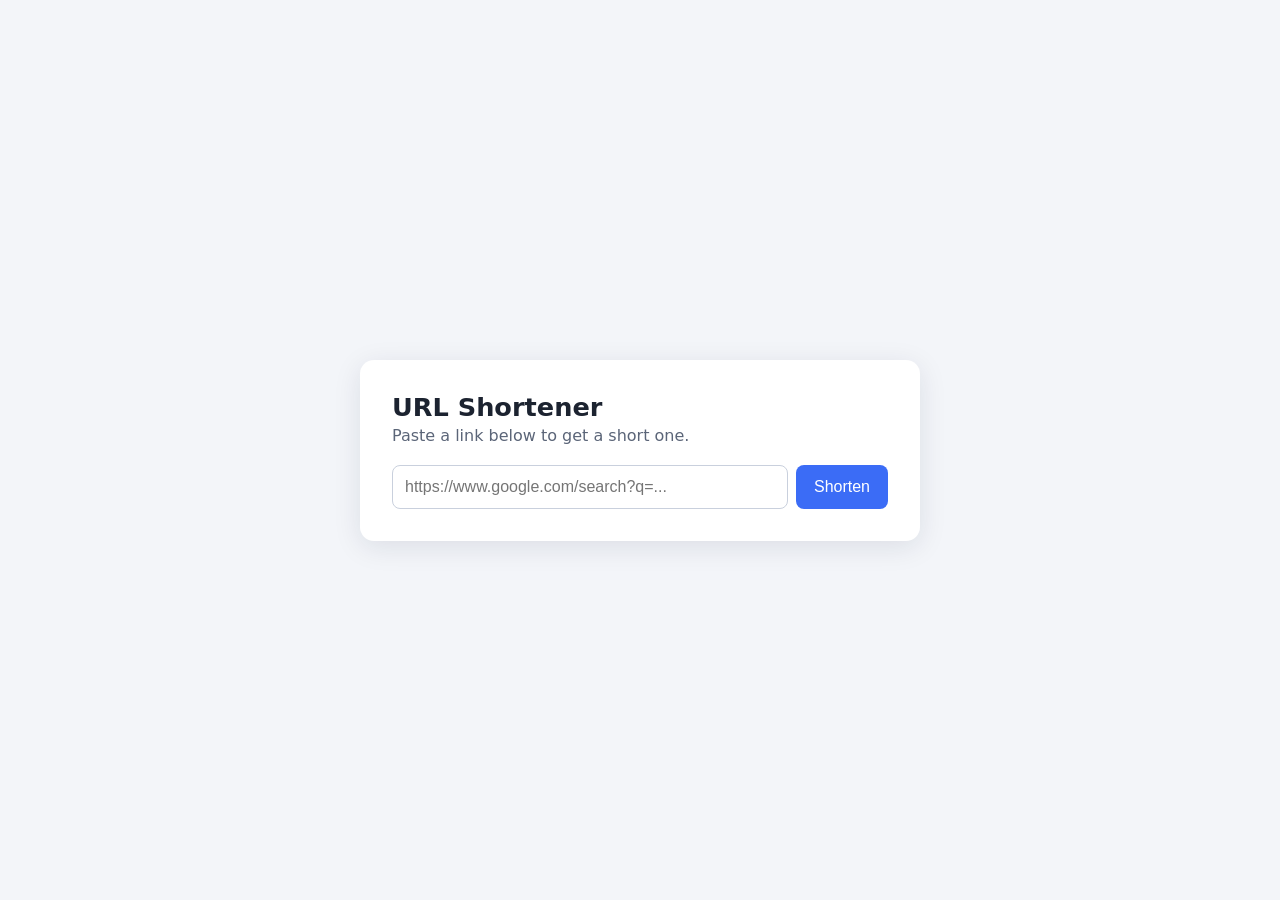
==== static/index.html @ 8ae3f4a4 "Add URL shortener core (FastAPI, PostgreSQL, frontend, deploy configs) Co-Authored-By: Claude Sonnet" ====
<!doctype html>
<html lang="en">
<head>
  <meta charset="utf-8">
  <meta name="viewport" content="width=device-width, initial-scale=1">
  <title>URL Shortener</title>
  <link rel="stylesheet" href="/static/style.css">
</head>
<body>
  <main class="card">
    <h1>URL Shortener</h1>
    <p class="sub">Paste a link below to get a short one.</p>

    <form id="form" novalidate>
      <input id="url" type="url" placeholder="https://www.google.com/search?q=..." autocomplete="off" required>
      <button id="submit" type="submit">Shorten</button>
    </form>

    <p id="error" class="error" role="alert" hidden></p>

    <div id="result" class="result" hidden>
      <input id="short" type="text" readonly aria-label="Short link">
      <button id="copy" type="button">Copy</button>
    </div>
  </main>
  <script src="/static/app.js"></script>
</body>
</html>
---- static/style.css ----
* { box-sizing: border-box; }
body {
  margin: 0; min-height: 100vh; display: grid; place-items: center;
  font-family: system-ui, -apple-system, Segoe UI, Roboto, sans-serif;
  background: #f3f5f9; color: #1c2330;
}
.card {
  width: min(560px, 92vw); background: #fff; padding: 32px;
  border-radius: 14px; box-shadow: 0 6px 28px rgba(20, 30, 60, .1);
}
h1 { margin: 0 0 4px; font-size: 1.6rem; }
.sub { margin: 0 0 20px; color: #5b6578; }
form, .result { display: flex; gap: 8px; }
input {
  flex: 1; min-width: 0; padding: 12px; font-size: 1rem;
  border: 1px solid #c9d0dd; border-radius: 8px;
}
input:focus { outline: 2px solid #3b6cf6; border-color: transparent; }
button {
  padding: 12px 18px; font-size: 1rem; border: 0; border-radius: 8px;
  background: #3b6cf6; color: #fff; cursor: pointer;
}
button:disabled { opacity: .6; cursor: default; }
.result { margin-top: 20px; }
.error { color: #c62828; margin: 12px 0 0; }
[hidden] { display: none !important; }
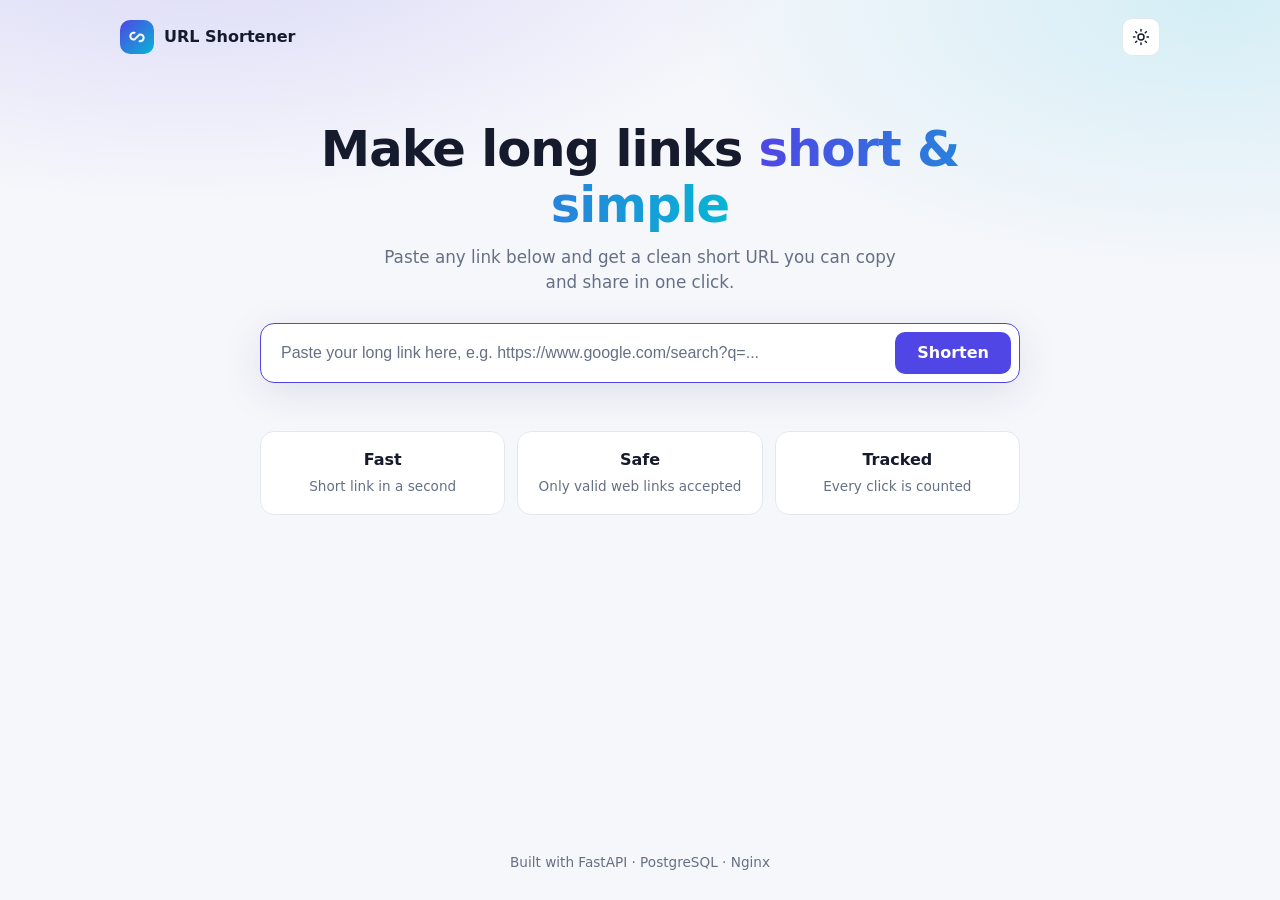
==== commit d3124469: "Redesign frontend, readable short codes, HEAD/favicon fixes, add user guide - New responsive UI: dar" ====
--- a/static/index.html
+++ b/static/index.html
@@ -3,26 +3,70 @@
 <head>
   <meta charset="utf-8">
   <meta name="viewport" content="width=device-width, initial-scale=1">
+  <meta name="description" content="Paste a long link and get a short, shareable one in a second.">
   <title>URL Shortener</title>
-  <link rel="stylesheet" href="/static/style.css">
+  <link rel="icon" href="data:image/svg+xml,%3Csvg xmlns='http://www.w3.org/2000/svg' viewBox='0 0 32 32'%3E%3Crect width='32' height='32' rx='8' fill='%234f46e5'/%3E%3Cpath d='M12 20l8-8M13 11h-1a4 4 0 000 8h1m6-8h1a4 4 0 010 8h-1' stroke='white' stroke-width='2.4' stroke-linecap='round' fill='none'/%3E%3C/svg%3E">
+  <link rel="stylesheet" href="/static/style.css?v=2">
 </head>
 <body>
-  <main class="card">
-    <h1>URL Shortener</h1>
-    <p class="sub">Paste a link below to get a short one.</p>
+  <header class="nav">
+    <a class="brand" href="/">
+      <span class="logo" aria-hidden="true">
+        <svg viewBox="0 0 24 24" width="20" height="20" fill="none" stroke="currentColor" stroke-width="2.4" stroke-linecap="round" stroke-linejoin="round"><path d="M10 14l4-4"/><path d="M9 7H8a4 4 0 000 8h1"/><path d="M15 7h1a4 4 0 010 8h-1" transform="translate(0 2)"/></svg>
+      </span>
+      <span>URL Shortener</span>
+    </a>
+    <button id="theme" class="icon-btn" type="button" aria-label="Toggle dark mode" title="Toggle dark mode">
+      <svg class="sun" viewBox="0 0 24 24" width="18" height="18" fill="none" stroke="currentColor" stroke-width="2" stroke-linecap="round"><circle cx="12" cy="12" r="4"/><path d="M12 2v2M12 20v2M4.9 4.9l1.4 1.4M17.7 17.7l1.4 1.4M2 12h2M20 12h2M4.9 19.1l1.4-1.4M17.7 6.3l1.4-1.4"/></svg>
+      <svg class="moon" viewBox="0 0 24 24" width="18" height="18" fill="none" stroke="currentColor" stroke-width="2" stroke-linecap="round" stroke-linejoin="round"><path d="M21 12.8A9 9 0 1111.2 3a7 7 0 009.8 9.8z"/></svg>
+    </button>
+  </header>
 
-    <form id="form" novalidate>
-      <input id="url" type="url" placeholder="https://www.google.com/search?q=..." autocomplete="off" required>
-      <button id="submit" type="submit">Shorten</button>
-    </form>
+  <main>
+    <section class="hero">
+      <h1>Make long links <span class="grad">short &amp; simple</span></h1>
+      <p class="lead">Paste any link below and get a clean short URL you can copy and share in one click.</p>
 
-    <p id="error" class="error" role="alert" hidden></p>
+      <form id="form" class="shorten" novalidate>
+        <label for="url" class="sr">Long URL</label>
+        <input id="url" type="url" inputmode="url" placeholder="Paste your long link here, e.g. https://www.google.com/search?q=..." autocomplete="off" autofocus required>
+        <button id="submit" type="submit">
+          <span class="btn-label">Shorten</span>
+          <span class="spinner" aria-hidden="true"></span>
+        </button>
+      </form>
 
-    <div id="result" class="result" hidden>
-      <input id="short" type="text" readonly aria-label="Short link">
-      <button id="copy" type="button">Copy</button>
-    </div>
+      <p id="error" class="error" role="alert" hidden></p>
+
+      <div id="result" class="result" hidden>
+        <div class="result-head">
+          <span class="badge">&#10003; Your short link is ready</span>
+        </div>
+        <div class="result-row">
+          <a id="short" class="short-link" href="#" target="_blank" rel="noopener"></a>
+          <button id="copy" class="copy" type="button">Copy</button>
+        </div>
+        <p class="original" id="original"></p>
+      </div>
+    </section>
+
+    <section class="features" aria-label="Features">
+      <div class="feature"><b>Fast</b><span>Short link in a second</span></div>
+      <div class="feature"><b>Safe</b><span>Only valid web links accepted</span></div>
+      <div class="feature"><b>Tracked</b><span>Every click is counted</span></div>
+    </section>
+
+    <section id="history-wrap" class="history" hidden>
+      <div class="history-head">
+        <h2>Recent links</h2>
+        <button id="clear" class="link-btn" type="button">Clear</button>
+      </div>
+      <ul id="history"></ul>
+    </section>
   </main>
-  <script src="/static/app.js"></script>
+
+  <footer>Built with FastAPI &middot; PostgreSQL &middot; Nginx</footer>
+  <div id="toast" class="toast" role="status" aria-live="polite"></div>
+  <script src="/static/app.js?v=2"></script>
 </body>
 </html>
--- a/static/style.css
+++ b/static/style.css
@@ -1,26 +1,183 @@
+:root {
+  --bg: #f6f7fb;
+  --surface: #ffffff;
+  --text: #151a2d;
+  --muted: #667085;
+  --border: #e3e7f0;
+  --primary: #4f46e5;
+  --primary-hover: #4338ca;
+  --accent: #06b6d4;
+  --ok: #12805c;
+  --ok-bg: #e6f6ef;
+  --danger: #c62828;
+  --danger-bg: #fdecec;
+  --shadow: 0 10px 40px rgba(30, 40, 90, .10);
+  --radius: 14px;
+}
+:root[data-theme="dark"] {
+  --bg: #0d1020;
+  --surface: #171b30;
+  --text: #eef0fb;
+  --muted: #9aa3bf;
+  --border: #272d4a;
+  --primary: #7c74ff;
+  --primary-hover: #6a62f5;
+  --ok: #4ade9b;
+  --ok-bg: #12301f;
+  --danger: #ff8a8a;
+  --danger-bg: #351a1f;
+  --shadow: 0 10px 40px rgba(0, 0, 0, .45);
+}
+
 * { box-sizing: border-box; }
+html { -webkit-text-size-adjust: 100%; }
 body {
-  margin: 0; min-height: 100vh; display: grid; place-items: center;
-  font-family: system-ui, -apple-system, Segoe UI, Roboto, sans-serif;
-  background: #f3f5f9; color: #1c2330;
+  margin: 0; min-height: 100vh; display: flex; flex-direction: column;
+  font-family: system-ui, -apple-system, "Segoe UI", Roboto, sans-serif;
+  background:
+    radial-gradient(900px 420px at 15% -10%, color-mix(in srgb, var(--primary) 18%, transparent), transparent 70%),
+    radial-gradient(800px 400px at 95% 0%, color-mix(in srgb, var(--accent) 14%, transparent), transparent 70%),
+    var(--bg);
+  color: var(--text); line-height: 1.5;
 }
-.card {
-  width: min(560px, 92vw); background: #fff; padding: 32px;
-  border-radius: 14px; box-shadow: 0 6px 28px rgba(20, 30, 60, .1);
+.sr { position: absolute; width: 1px; height: 1px; overflow: hidden; clip: rect(0 0 0 0); }
+[hidden] { display: none !important; }
+
+/* nav */
+.nav {
+  width: min(1040px, 100% - 32px); margin: 0 auto; padding: 18px 0;
+  display: flex; align-items: center; justify-content: space-between;
 }
-h1 { margin: 0 0 4px; font-size: 1.6rem; }
-.sub { margin: 0 0 20px; color: #5b6578; }
-form, .result { display: flex; gap: 8px; }
-input {
-  flex: 1; min-width: 0; padding: 12px; font-size: 1rem;
-  border: 1px solid #c9d0dd; border-radius: 8px;
+.brand { display: flex; align-items: center; gap: 10px; font-weight: 700; color: var(--text); text-decoration: none; }
+.logo {
+  display: grid; place-items: center; width: 34px; height: 34px; border-radius: 10px;
+  background: linear-gradient(135deg, var(--primary), var(--accent)); color: #fff;
 }
-input:focus { outline: 2px solid #3b6cf6; border-color: transparent; }
-button {
-  padding: 12px 18px; font-size: 1rem; border: 0; border-radius: 8px;
-  background: #3b6cf6; color: #fff; cursor: pointer;
+.icon-btn {
+  width: 38px; height: 38px; display: grid; place-items: center; border-radius: 10px;
+  border: 1px solid var(--border); background: var(--surface); color: var(--text); cursor: pointer;
 }
-button:disabled { opacity: .6; cursor: default; }
-.result { margin-top: 20px; }
-.error { color: #c62828; margin: 12px 0 0; }
-[hidden] { display: none !important; }
+.icon-btn:hover { border-color: var(--primary); }
+.moon { display: none; }
+:root[data-theme="dark"] .sun { display: none; }
+:root[data-theme="dark"] .moon { display: block; }
+
+main { width: min(760px, 100% - 32px); margin: 0 auto; flex: 1; }
+
+/* hero */
+.hero { text-align: center; padding: 48px 0 24px; }
+h1 { margin: 0 0 12px; font-size: clamp(2rem, 6vw, 3.1rem); line-height: 1.12; letter-spacing: -.02em; }
+.grad {
+  background: linear-gradient(90deg, var(--primary), var(--accent));
+  -webkit-background-clip: text; background-clip: text; color: transparent;
+}
+.lead { margin: 0 auto 28px; max-width: 520px; color: var(--muted); font-size: 1.05rem; }
+
+.shorten {
+  display: flex; gap: 8px; padding: 8px; background: var(--surface);
+  border: 1px solid var(--border); border-radius: var(--radius); box-shadow: var(--shadow);
+}
+.shorten:focus-within { border-color: var(--primary); }
+.shorten input {
+  flex: 1; min-width: 0; border: 0; outline: 0; background: transparent; color: var(--text);
+  font-size: 1rem; padding: 12px 12px;
+}
+.shorten input::placeholder { color: var(--muted); }
+button { font: inherit; }
+#submit {
+  display: inline-flex; align-items: center; justify-content: center; gap: 8px; min-width: 112px;
+  padding: 0 22px; border: 0; border-radius: 10px; cursor: pointer; font-weight: 600;
+  color: #fff; background: var(--primary); transition: background .15s, transform .05s;
+}
+#submit:hover { background: var(--primary-hover); }
+#submit:active { transform: scale(.98); }
+#submit:disabled { opacity: .75; cursor: progress; }
+.spinner {
+  display: none; width: 16px; height: 16px; border-radius: 50%;
+  border: 2px solid rgba(255, 255, 255, .45); border-top-color: #fff; animation: spin .7s linear infinite;
+}
+#submit.loading .spinner { display: inline-block; }
+#submit.loading .btn-label { display: none; }
+@keyframes spin { to { transform: rotate(360deg); } }
+
+.error {
+  margin: 14px 0 0; padding: 10px 14px; border-radius: 10px; text-align: left;
+  background: var(--danger-bg); color: var(--danger); font-size: .95rem;
+}
+
+/* result */
+.result {
+  margin-top: 18px; padding: 18px; text-align: left; background: var(--surface);
+  border: 1px solid var(--border); border-radius: var(--radius); box-shadow: var(--shadow);
+  animation: pop .25s ease;
+}
+@keyframes pop { from { opacity: 0; transform: translateY(6px); } to { opacity: 1; transform: none; } }
+.badge {
+  display: inline-block; padding: 3px 10px; border-radius: 999px; font-size: .8rem; font-weight: 600;
+  color: var(--ok); background: var(--ok-bg);
+}
+.result-row { display: flex; align-items: center; gap: 10px; margin-top: 12px; }
+.short-link {
+  flex: 1; min-width: 0; overflow: hidden; text-overflow: ellipsis; white-space: nowrap;
+  font-size: 1.25rem; font-weight: 700; color: var(--primary); text-decoration: none;
+}
+.short-link:hover { text-decoration: underline; }
+.copy {
+  padding: 10px 20px; border-radius: 10px; cursor: pointer; font-weight: 600;
+  border: 1px solid var(--primary); color: var(--primary); background: transparent;
+}
+.copy:hover { background: var(--primary); color: #fff; }
+.copy.done { background: var(--ok); border-color: var(--ok); color: #fff; }
+.original {
+  margin: 10px 0 0; font-size: .85rem; color: var(--muted);
+  overflow: hidden; text-overflow: ellipsis; white-space: nowrap;
+}
+
+/* features */
+.features { display: grid; grid-template-columns: repeat(3, 1fr); gap: 12px; margin: 24px 0 8px; }
+.feature {
+  padding: 16px; text-align: center; background: var(--surface);
+  border: 1px solid var(--border); border-radius: var(--radius);
+}
+.feature b { display: block; margin-bottom: 2px; }
+.feature span { font-size: .85rem; color: var(--muted); }
+
+/* history */
+.history { margin: 28px 0 8px; }
+.history-head { display: flex; align-items: center; justify-content: space-between; margin-bottom: 8px; }
+.history h2 { margin: 0; font-size: 1.05rem; }
+.link-btn { border: 0; background: none; color: var(--muted); cursor: pointer; text-decoration: underline; }
+.link-btn:hover { color: var(--danger); }
+#history { list-style: none; margin: 0; padding: 0; display: grid; grid-template-columns: minmax(0, 1fr); gap: 8px; }
+#history li {
+  display: flex; align-items: center; gap: 12px; padding: 12px 14px;
+  background: var(--surface); border: 1px solid var(--border); border-radius: 12px;
+}
+.h-info { flex: 1; min-width: 0; }
+.h-short { display: block; font-weight: 600; color: var(--primary); text-decoration: none; overflow: hidden; text-overflow: ellipsis; white-space: nowrap; }
+.h-short:hover { text-decoration: underline; }
+.h-orig { display: block; font-size: .82rem; color: var(--muted); overflow: hidden; text-overflow: ellipsis; white-space: nowrap; }
+.h-copy {
+  padding: 6px 14px; border-radius: 8px; cursor: pointer; font-size: .9rem;
+  border: 1px solid var(--border); background: transparent; color: var(--text);
+}
+.h-copy:hover { border-color: var(--primary); color: var(--primary); }
+
+footer { text-align: center; padding: 28px 16px; color: var(--muted); font-size: .85rem; }
+
+.toast {
+  position: fixed; left: 50%; bottom: 28px; transform: translate(-50%, 20px); opacity: 0;
+  padding: 10px 18px; border-radius: 999px; background: #151a2d; color: #fff; font-size: .92rem;
+  pointer-events: none; transition: .25s;
+}
+.toast.show { opacity: 1; transform: translate(-50%, 0); }
+
+@media (max-width: 560px) {
+  .hero { padding-top: 28px; }
+  .shorten { flex-direction: column; }
+  #submit { min-height: 46px; }
+  .features { grid-template-columns: 1fr; }
+  .result-row { flex-direction: column; align-items: stretch; }
+  .short-link { font-size: 1.1rem; }
+}
+@media (prefers-reduced-motion: reduce) { * { animation: none !important; transition: none !important; } }
